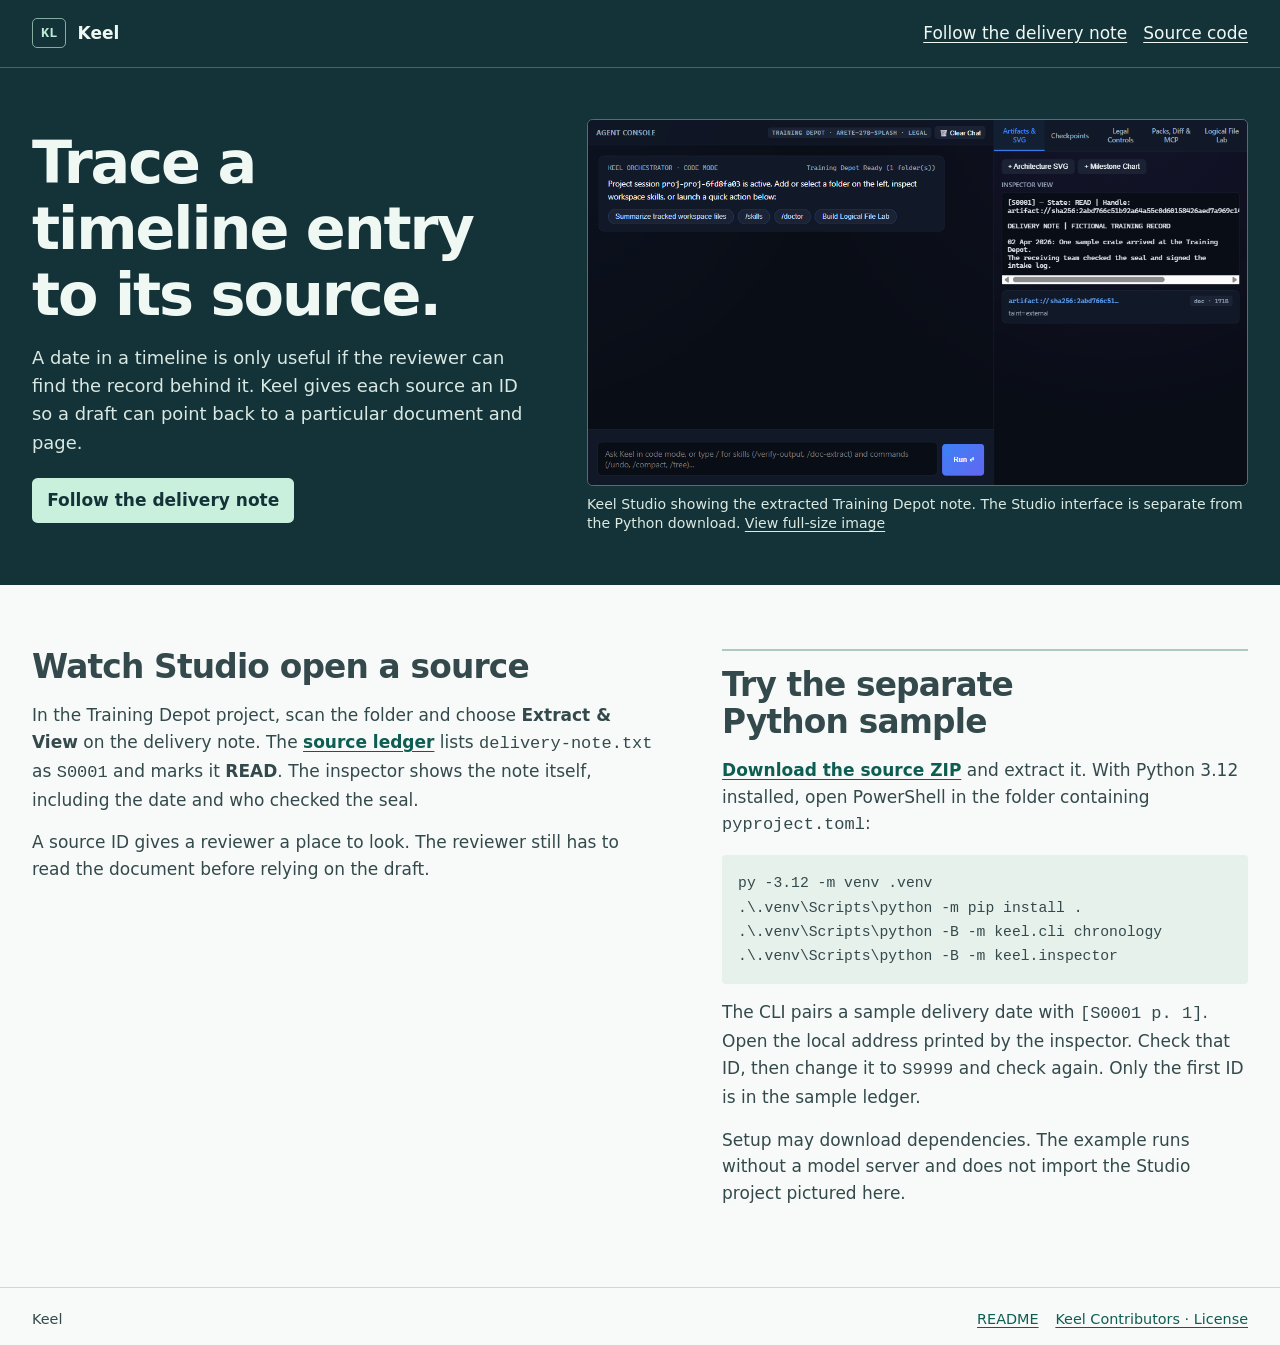
==== index.html @ 82ef9d7f "Keel: follow a delivery note Co-authored-by: Copilot App <223556219+Copilot@users.noreply.github.com" ====
<!DOCTYPE html>

<html lang="en"><head><meta charset="utf-8"/><meta content="width=device-width, initial-scale=1" name="viewport"/><meta content="A date in a timeline is only useful if the reviewer can find the record behind it. Keel gives each source an ID so a draft can point back to a particular document and page." name="description"/><title>Keel · Trace a timeline entry to its source</title><link href="site.css" rel="stylesheet"/></head>
<body><a class="skip" href="#main">Skip to content</a><header><nav aria-label="Main navigation" class="shell"><span class="brand"><span aria-hidden="true" class="mark">KL</span>Keel</span><span class="links"><a class="navwalk" href="#example">Follow the delivery note</a><a href="https://github.com/Methos801/keel-legal-preview/tree/90b7a3d9e774554990eba0e6e47f580ef47133b4">Source code</a></span></nav></header>
<main id="main"><section class="hero"><div class="shell"><div><h1>Trace a timeline entry to its source.</h1><p class="intro">A date in a timeline is only useful if the reviewer can find the record behind it. Keel gives each source an ID so a draft can point back to a particular document and page.</p><a class="button" href="#example">Follow the delivery note</a></div><figure><a aria-label="Open full-size image: Keel Studio with Training Depot active and the extracted text of the delivery note in the artifact inspector." href="keel-studio-source-review.png"><img alt="Keel Studio with Training Depot active and the extracted text of the delivery note in the artifact inspector." src="keel-studio-source-review.png"/></a><figcaption>Keel Studio showing the extracted Training Depot note. The Studio interface is separate from the Python download. <a href="keel-studio-source-review.png">View full-size image</a></figcaption></figure></div></section>
<div class="shell bodygrid"><section id="example"><h2>Watch Studio open a source</h2><p>In the Training Depot project, scan the folder and choose <strong>Extract &amp; View</strong> on the delivery note. The <a href="keel-studio-source-ledger.png">source ledger</a> lists <code>delivery-note.txt</code> as <code>S0001</code> and marks it <strong>READ</strong>. The inspector shows the note itself, including the date and who checked the seal.</p><p>A source ID gives a reviewer a place to look. The reviewer still has to read the document before relying on the draft.</p></section><section><h2>Try the separate Python sample</h2><p><a href="https://github.com/Methos801/keel-legal-preview/archive/90b7a3d9e774554990eba0e6e47f580ef47133b4.zip">Download the source ZIP</a> and extract it. With Python 3.12 installed, open PowerShell in the folder containing <code>pyproject.toml</code>:</p><pre><code>py -3.12 -m venv .venv
.\.venv\Scripts\python -m pip install .
.\.venv\Scripts\python -B -m keel.cli chronology
.\.venv\Scripts\python -B -m keel.inspector</code></pre><p>The CLI pairs a sample delivery date with <code>[S0001 p. 1]</code>. Open the local address printed by the inspector. Check that ID, then change it to <code>S9999</code> and check again. Only the first ID is in the sample ledger.</p><p>Setup may download dependencies. The example runs without a model server and does not import the Studio project pictured here.</p></section></div></main>
<footer><div class="shell"><span>Keel</span><span class="links"><a href="https://github.com/Methos801/keel-legal-preview/blob/90b7a3d9e774554990eba0e6e47f580ef47133b4/README.md">README</a><a href="LICENSE">Keel Contributors · License</a></span></div></footer></body></html>
---- site.css ----
*{box-sizing:border-box}html{scroll-padding-top:1rem}body{margin:0;background:#f7faf8;color:#33494b;font:17px/1.58 "Segoe UI",system-ui,sans-serif}.shell{width:min(71rem,calc(100% - 3rem));margin:auto}header,.hero{background:#143338;color:#eff8f3}header{border-bottom:1px solid #486460}nav,footer .shell{display:flex;align-items:center;justify-content:space-between;gap:1rem;padding-block:1rem}.brand{font-weight:700;display:flex;gap:.7rem;align-items:center}.mark{border:1px solid #83ad9f;color:#bcead5;border-radius:5px;padding:.2rem .5rem;font:600 .85rem/1.6 monospace}nav a,.hero a{color:inherit}a{color:#0e5d52;text-underline-offset:.2em}a:focus-visible,summary:focus-visible,input:focus-visible{outline:3px solid #d68c29;outline-offset:4px}.hero .shell{display:grid;grid-template-columns:1.1fr 1fr;align-items:center;gap:clamp(2rem,5vw,5rem);padding-block:clamp(2.6rem,5vw,5rem)}h1,h2,h3{line-height:1.12;text-wrap:balance}h1{font-size:clamp(2.55rem,4.65vw,4.3rem);letter-spacing:-.035em;margin:0 0 1.1rem}h2{font-size:clamp(1.55rem,3vw,2.4rem);letter-spacing:-.025em;margin:.1rem 0 1.3rem}h3{margin:0;font-size:1.1rem}p{max-width:65ch}.hero p{color:#d9e8e2}.hero .button{display:inline-block;background:#c9efdd;color:#153237;border-radius:.35rem;padding:.58rem .95rem;font-weight:650;text-decoration:none}.sample{background:#f7faf8;color:#153237;padding:clamp(1.3rem,3vw,2.3rem);border-radius:.6rem}.sample h2{font-size:1.45rem}.sample dl{margin:0}.sample dt{font-size:.9rem;color:#48615b;margin-top:1rem}.sample dd{margin:0;padding:.2rem 0 .65rem;border-bottom:1px solid #c9dad2;font-weight:650}.sample small{display:block;margin-top:1rem}.bodygrid{display:grid;grid-template-columns:1.35fr 1fr;gap:clamp(2rem,5vw,5rem);padding-block:3rem}.bodygrid p{margin:.3rem 0 1rem}ol{padding-left:1.4em}li{padding:.2em 0 .5em}pre{background:#e7f1eb;padding:1rem;white-space:pre-wrap;overflow-wrap:anywhere;font: .92rem/1.65 Consolas,monospace}.skip{position:absolute;left:-9999px}.skip:focus{left:1rem;top:1rem;background:white;color:#153237;padding:.4rem}footer{border-top:1px solid #cbdad3;font-size:.9rem}input{width:100%;accent-color:#0e5d52}output{display:block;font-size:1.55rem;font-variant-numeric:tabular-nums;color:#0e5d52;font-weight:700}.sample label{display:block}.links{display:flex;gap:1rem;flex-wrap:wrap}@media(max-width:720px){.hero .shell,.bodygrid{grid-template-columns:1fr;gap:1.5rem}.shell{width:calc(100% - 2rem)}footer .shell{align-items:flex-start;flex-direction:column}.navwalk{display:none}}
.workflow{background:white;border-bottom:1px solid #cbdad3}.workflow .shell{padding-block:3rem}.workflow .shell:has(figure){display:grid;grid-template-columns:1fr 1fr;align-items:center;gap:2.2rem}.workflow h2{font-size:clamp(1.7rem,3vw,2.25rem)}figure{margin:0;min-width:0}figure img{display:block;width:100%;height:auto;border:1px solid #cbdad3;border-radius:.35rem}figcaption{margin-top:.55rem;color:#48615b;font-size:.94rem}@media(max-width:720px){.workflow .shell:has(figure){grid-template-columns:1fr;gap:1rem}.workflow .shell{padding-block:2rem}}

.hero .shell{grid-template-columns:minmax(0,.86fr) minmax(0,1.14fr);gap:clamp(2rem,4.4vw,4.8rem);padding-block:clamp(2rem,4vw,3.8rem)}.hero h1{font-size:clamp(2.45rem,4.6vw,4.05rem);margin-bottom:1rem}.hero .intro{font-size:clamp(1rem,1.4vw,1.18rem);max-width:45ch;margin:0 0 1.3rem}.hero figure figcaption{color:#dceae2;line-height:1.4;font-size:.88rem}.hero figure img{background:#203b3e;border-color:#54706b;max-height:34rem;object-fit:contain}.hero figure>a{display:block}.shell{width:min(76rem,calc(100% - 3rem))}.hero a.button:hover{background:#e2f7eb}.bodygrid{grid-template-columns:1fr .84fr;align-items:start;padding-block:clamp(2.4rem,5vw,4rem)}.bodygrid h2{font-size:clamp(1.5rem,2.6vw,2.05rem);margin:0 0 1rem}.bodygrid section+section{border-top:2px solid #accbbd;padding-top:1rem}.bodygrid section{min-width:0}.bodygrid pre{border-radius:.25rem}.bodygrid ol{margin-bottom:0}.bodygrid li+li{margin-top:.35rem}.bodygrid h3{margin-top:1.3rem;margin-bottom:.4rem}.bodygrid a,.hero .button{font-weight:600}.paper{background:#f5f5e9;color:#283e36;padding:clamp(1.4rem,3vw,2.45rem);border-radius:.2rem;box-shadow:4px 6px 0 #294a47}.paper .file{font:.85rem/1.4 Consolas,monospace;color:#46605a;display:block;border-bottom:1px solid #b8c8b9;padding-bottom:.65rem;margin-bottom:1.2rem}.paper h2{font-size:1.65rem;margin:0 0 .6rem;text-wrap:initial}.hero .paper p{color:#324c43;margin:0 0 1.1rem}.paper pre{background:#e6ebde;padding:.75rem;line-height:1.5;margin:.25rem 0 0}.paper code{font-family:Consolas,monospace}blockquote{margin:.5rem 0 1.2rem;padding:0;font-size:1.08rem;color:#193d36}.prompt{border-top:1px solid #c2d3c9;padding-top:.75rem;margin-top:1rem}.pitch{background:#e6f0e9;padding:1.25rem 1.5rem}.pitch label{display:block;font-weight:650;margin-bottom:.65rem}.pitch .scale{display:flex;justify-content:space-between;font-size:.8rem;color:#445f55}.pitch output{font-size:1.6rem;margin-top:.65rem}.pitch p{font-size:.9rem;margin:.25rem 0 0}.shell a:focus-visible{outline:3px solid #db912f;outline-offset:3px}.links a{padding-block:.25rem}footer .links{gap:1.05rem;align-items:center}.bodygrid code{overflow-wrap:anywhere}.bodygrid details{margin:1.2rem 0 0}.bodygrid summary{cursor:pointer;text-decoration:underline;color:#17594e}.detail-link{display:inline-block;margin-top:.4rem}.bodygrid :target{scroll-margin-top:1rem}.hero a.button{color:#143338}.skip:focus{z-index:2}.hero .paper .example-label{font-family:inherit}.pitch input{min-height:24px}.support{margin-top:1.8rem;max-width:31rem}
@media(max-width:760px){.hero .shell,.bodygrid{grid-template-columns:1fr;gap:1.6rem}.shell{width:calc(100% - 2rem)}.hero .intro{max-width:55ch}.bodygrid{padding-block:2.3rem}.hero figure img{max-height:none}.navwalk{display:none}footer .shell{align-items:start;flex-direction:column}.hero h1{font-size:clamp(2.3rem,8vw,3.4rem)}}

.paper p code{white-space:nowrap}.hero figcaption a{color:inherit}.bodygrid a:hover,footer a:hover{text-decoration-thickness:2px}
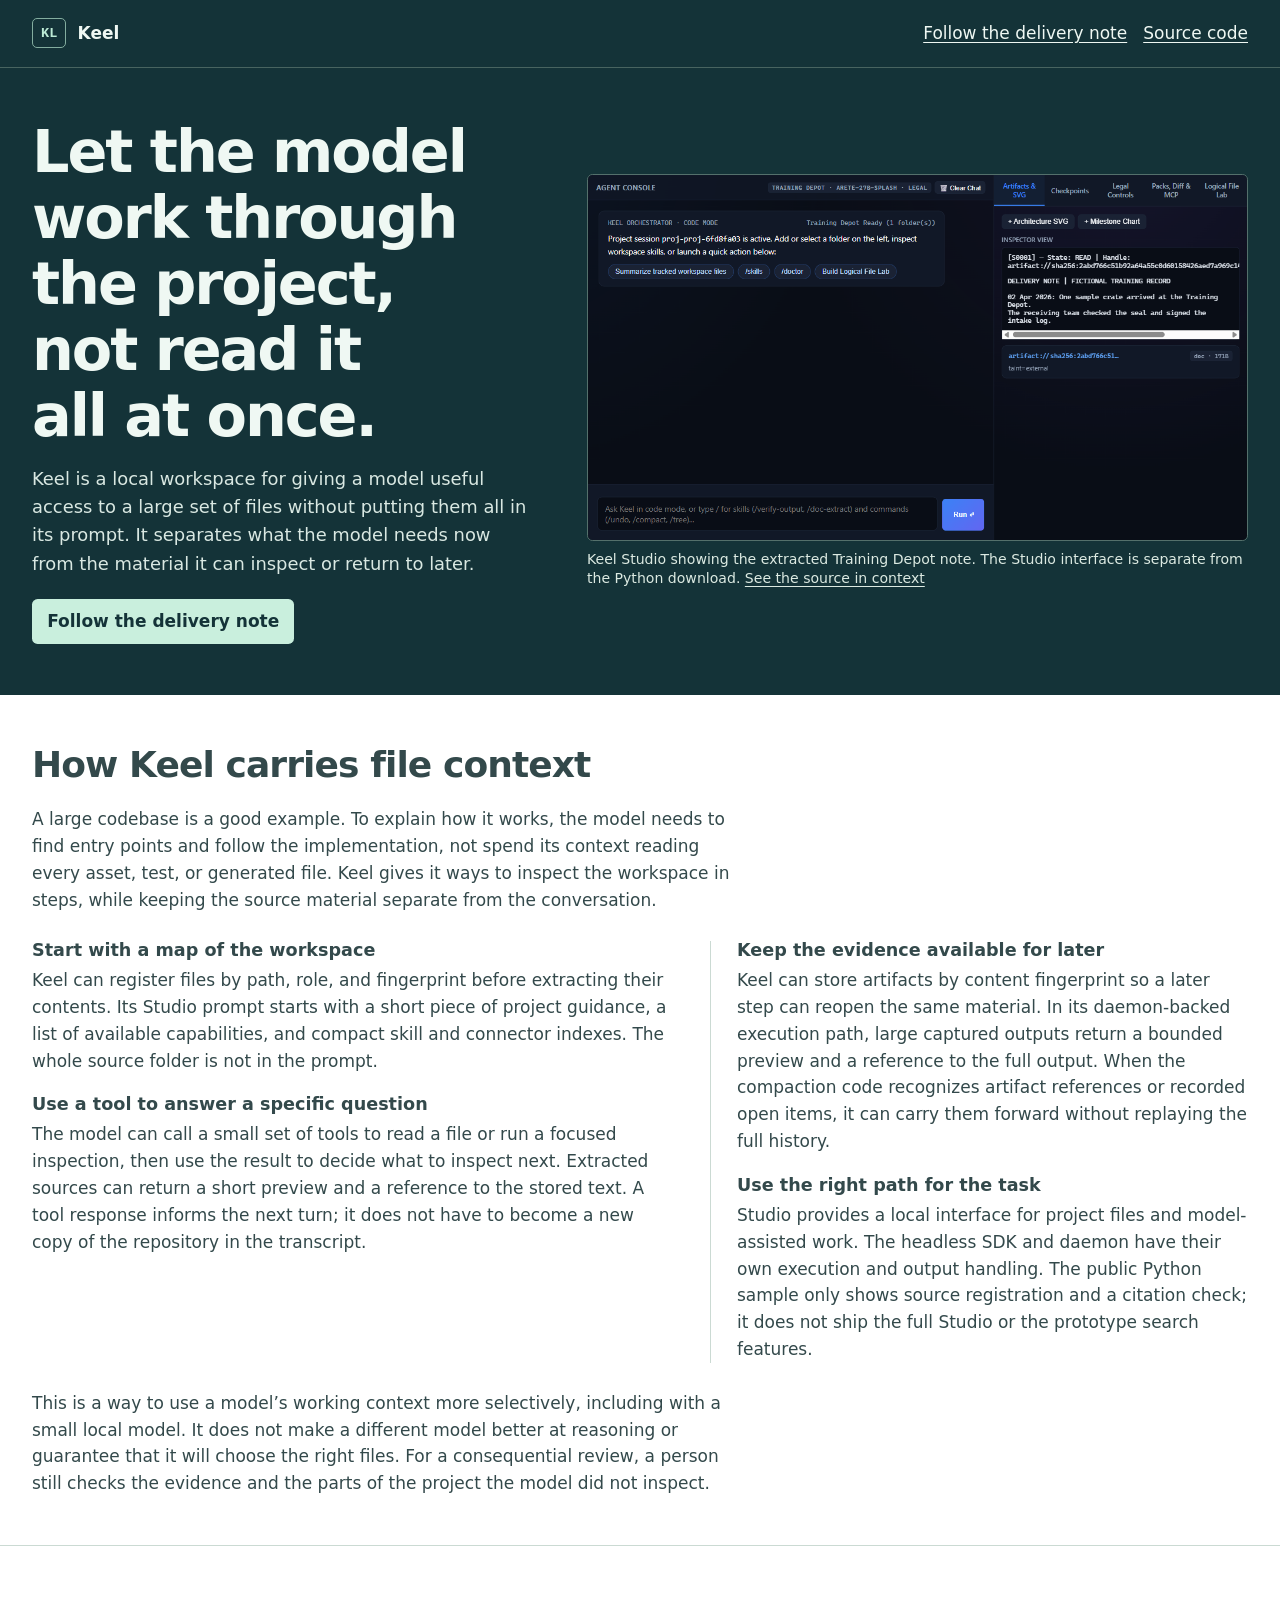
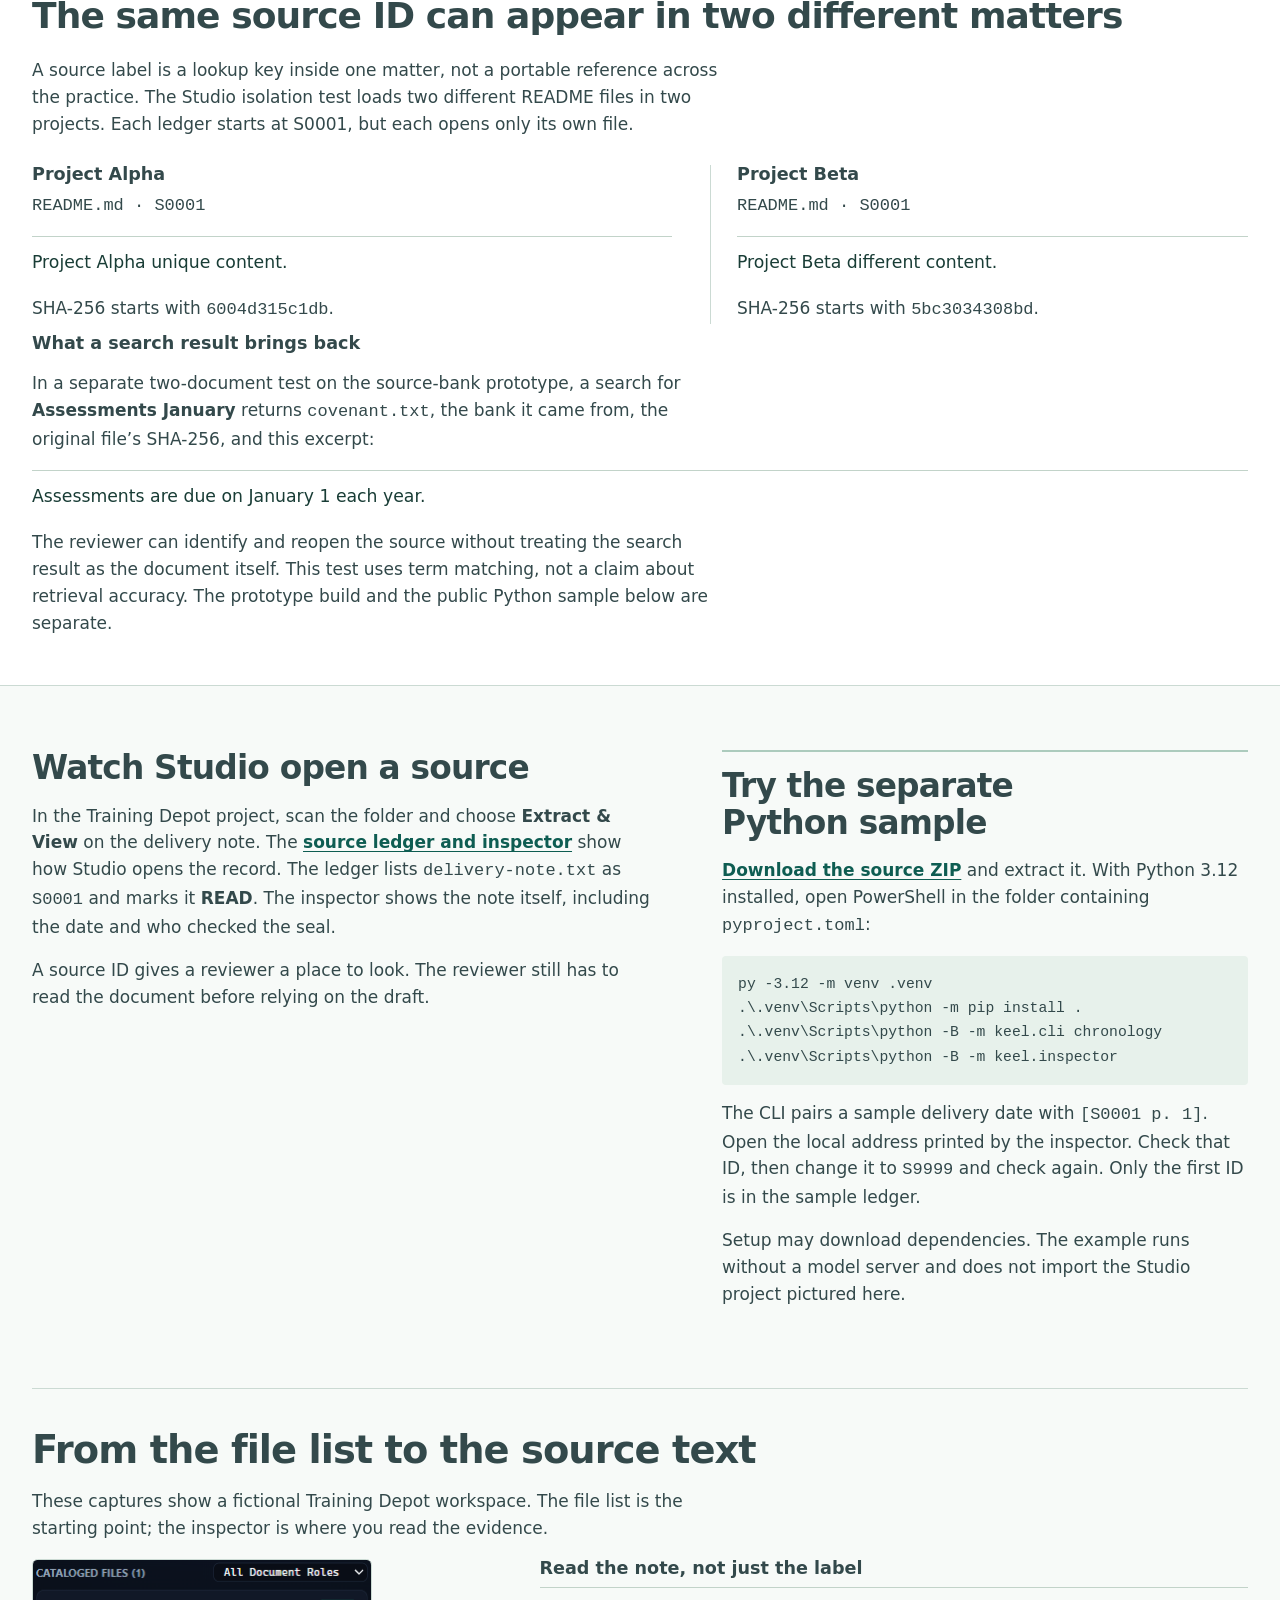
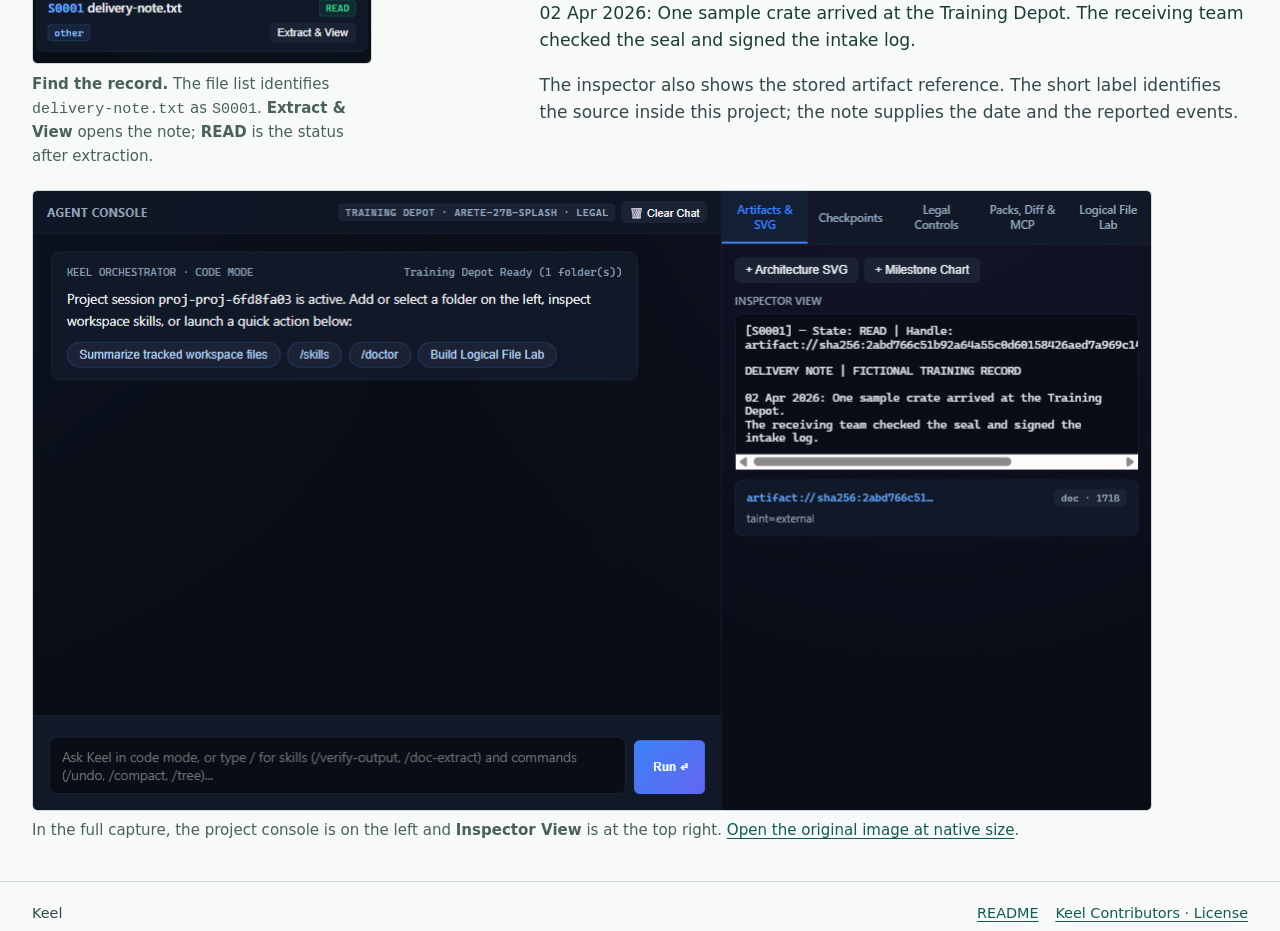
==== commit ee3e32aa: "Publish reviewed portfolio improvements Apply the verified public presentation and QA fixes without " ====
--- a/index.html
+++ b/index.html
@@ -1,10 +1,41 @@
 <!DOCTYPE html>
 
-<html lang="en"><head><meta charset="utf-8"/><meta content="width=device-width, initial-scale=1" name="viewport"/><meta content="A date in a timeline is only useful if the reviewer can find the record behind it. Keel gives each source an ID so a draft can point back to a particular document and page." name="description"/><title>Keel · Trace a timeline entry to its source</title><link href="site.css" rel="stylesheet"/></head>
+<html lang="en"><head><meta charset="utf-8"/><meta content="width=device-width, initial-scale=1" name="viewport"/><meta content="Keel is a local workspace for giving AI models selective, traceable access to large projects. See how file inventory, tool calls, and saved artifacts fit together." name="description"/><title>Keel · File context for large projects</title><link href="site.css" rel="stylesheet"/></head>
 <body><a class="skip" href="#main">Skip to content</a><header><nav aria-label="Main navigation" class="shell"><span class="brand"><span aria-hidden="true" class="mark">KL</span>Keel</span><span class="links"><a class="navwalk" href="#example">Follow the delivery note</a><a href="https://github.com/Methos801/keel-legal-preview/tree/90b7a3d9e774554990eba0e6e47f580ef47133b4">Source code</a></span></nav></header>
-<main id="main"><section class="hero"><div class="shell"><div><h1>Trace a timeline entry to its source.</h1><p class="intro">A date in a timeline is only useful if the reviewer can find the record behind it. Keel gives each source an ID so a draft can point back to a particular document and page.</p><a class="button" href="#example">Follow the delivery note</a></div><figure><a aria-label="Open full-size image: Keel Studio with Training Depot active and the extracted text of the delivery note in the artifact inspector." href="keel-studio-source-review.png"><img alt="Keel Studio with Training Depot active and the extracted text of the delivery note in the artifact inspector." src="keel-studio-source-review.png"/></a><figcaption>Keel Studio showing the extracted Training Depot note. The Studio interface is separate from the Python download. <a href="keel-studio-source-review.png">View full-size image</a></figcaption></figure></div></section>
-<div class="shell bodygrid"><section id="example"><h2>Watch Studio open a source</h2><p>In the Training Depot project, scan the folder and choose <strong>Extract &amp; View</strong> on the delivery note. The <a href="keel-studio-source-ledger.png">source ledger</a> lists <code>delivery-note.txt</code> as <code>S0001</code> and marks it <strong>READ</strong>. The inspector shows the note itself, including the date and who checked the seal.</p><p>A source ID gives a reviewer a place to look. The reviewer still has to read the document before relying on the draft.</p></section><section><h2>Try the separate Python sample</h2><p><a href="https://github.com/Methos801/keel-legal-preview/archive/90b7a3d9e774554990eba0e6e47f580ef47133b4.zip">Download the source ZIP</a> and extract it. With Python 3.12 installed, open PowerShell in the folder containing <code>pyproject.toml</code>:</p><pre><code>py -3.12 -m venv .venv
+<main id="main"><section class="hero"><div class="shell"><div><h1>Let the model work through the project, not read it all at once.</h1><p class="intro">Keel is a local workspace for giving a model useful access to a large set of files without putting them all in its prompt. It separates what the model needs now from the material it can inspect or return to later.</p><a class="button" href="#example">Follow the delivery note</a></div><figure><a aria-label="See how Keel Studio opens the delivery note" href="#studio-source-detail"><img alt="Keel Studio with Training Depot active and the extracted text of the delivery note in the artifact inspector." src="keel-studio-source-review.png"/></a><figcaption>Keel Studio showing the extracted Training Depot note. The Studio interface is separate from the Python download. <a href="#studio-source-detail">See the source in context</a></figcaption></figure></div></section>
+<section class="workflow" id="file-context" aria-labelledby="file-context-title"><div class="shell">
+<h2 id="file-context-title">How Keel carries file context</h2>
+<p>A large codebase is a good example. To explain how it works, the model needs to find entry points and follow the implementation, not spend its context reading every asset, test, or generated file. Keel gives it ways to inspect the workspace in steps, while keeping the source material separate from the conversation.</p>
+<div class="bodygrid">
+<section><h3>Start with a map of the workspace</h3><p>Keel can register files by path, role, and fingerprint before extracting their contents. Its Studio prompt starts with a short piece of project guidance, a list of available capabilities, and compact skill and connector indexes. The whole source folder is not in the prompt.</p>
+<h3>Use a tool to answer a specific question</h3><p>The model can call a small set of tools to read a file or run a focused inspection, then use the result to decide what to inspect next. Extracted sources can return a short preview and a reference to the stored text. A tool response informs the next turn; it does not have to become a new copy of the repository in the transcript.</p></section>
+<section><h3>Keep the evidence available for later</h3><p>Keel can store artifacts by content fingerprint so a later step can reopen the same material. In its daemon-backed execution path, large captured outputs return a bounded preview and a reference to the full output. When the compaction code recognizes artifact references or recorded open items, it can carry them forward without replaying the full history.</p>
+<h3>Use the right path for the task</h3><p>Studio provides a local interface for project files and model-assisted work. The headless SDK and daemon have their own execution and output handling. The public Python sample only shows source registration and a citation check; it does not ship the full Studio or the prototype search features.</p></section>
+</div>
+<p>This is a way to use a model’s working context more selectively, including with a small local model. It does not make a different model better at reasoning or guarantee that it will choose the right files. For a consequential review, a person still checks the evidence and the parts of the project the model did not inspect.</p>
+</div></section>
+<section class="workflow" id="project-isolation" aria-labelledby="project-isolation-title"><div class="shell">
+<h2 id="project-isolation-title">The same source ID can appear in two different matters</h2><p>A source label is a lookup key inside one matter, not a portable reference across the practice. The Studio isolation test loads two different README files in two projects. Each ledger starts at S0001, but each opens only its own file.</p><div class="bodygrid"><section><h3>Project Alpha</h3><p><code>README.md · S0001</code></p><blockquote class="prompt">Project Alpha unique content.</blockquote><p>SHA-256 starts with <code>6004d315c1db</code>.</p></section>
+<section><h3>Project Beta</h3><p><code>README.md · S0001</code></p><blockquote class="prompt">Project Beta different content.</blockquote><p>SHA-256 starts with <code>5bc3034308bd</code>.</p></section></div>
+<h3>What a search result brings back</h3>
+<p>In a separate two-document test on the source-bank prototype, a search for <strong>Assessments January</strong> returns <code>covenant.txt</code>, the bank it came from, the original file’s SHA-256, and this excerpt:</p>
+<blockquote class="prompt">Assessments are due on January 1 each year.</blockquote>
+<p>The reviewer can identify and reopen the source without treating the search result as the document itself. This test uses term matching, not a claim about retrieval accuracy. The prototype build and the public Python sample below are separate.</p></div></section>
+<div class="shell bodygrid"><section id="example"><h2>Watch Studio open a source</h2><p>In the Training Depot project, scan the folder and choose <strong>Extract &amp; View</strong> on the delivery note. The <a href="#studio-source-detail">source ledger and inspector</a> show how Studio opens the record. The ledger lists <code>delivery-note.txt</code> as <code>S0001</code> and marks it <strong>READ</strong>. The inspector shows the note itself, including the date and who checked the seal.</p><p>A source ID gives a reviewer a place to look. The reviewer still has to read the document before relying on the draft.</p></section><section><h2>Try the separate Python sample</h2><p><a href="https://github.com/Methos801/keel-legal-preview/archive/90b7a3d9e774554990eba0e6e47f580ef47133b4.zip">Download the source ZIP</a> and extract it. With Python 3.12 installed, open PowerShell in the folder containing <code>pyproject.toml</code>:</p><pre><code>py -3.12 -m venv .venv
 .\.venv\Scripts\python -m pip install .
 .\.venv\Scripts\python -B -m keel.cli chronology
-.\.venv\Scripts\python -B -m keel.inspector</code></pre><p>The CLI pairs a sample delivery date with <code>[S0001 p. 1]</code>. Open the local address printed by the inspector. Check that ID, then change it to <code>S9999</code> and check again. Only the first ID is in the sample ledger.</p><p>Setup may download dependencies. The example runs without a model server and does not import the Studio project pictured here.</p></section></div></main>
+.\.venv\Scripts\python -B -m keel.inspector</code></pre><p>The CLI pairs a sample delivery date with <code>[S0001 p. 1]</code>. Open the local address printed by the inspector. Check that ID, then change it to <code>S9999</code> and check again. Only the first ID is in the sample ledger.</p><p>Setup may download dependencies. The example runs without a model server and does not import the Studio project pictured here.</p></section></div>
+<section class="shell studio-proof" id="studio-source-detail" aria-labelledby="studio-source-detail-title">
+  <h2 id="studio-source-detail-title">From the file list to the source text</h2>
+  <p>These captures show a fictional Training Depot workspace. The file list is the starting point; the inspector is where you read the evidence.</p>
+  <div class="studio-proof-grid">
+    <figure><img src="keel-studio-source-ledger.png" width="340" height="104" alt="The Keel Studio ledger shows delivery-note.txt as S0001, with READ status and an Extract &amp; View control.">
+    <figcaption><strong>Find the record.</strong> The file list identifies <code>delivery-note.txt</code> as <code>S0001</code>. <strong>Extract &amp; View</strong> opens the note; <strong>READ</strong> is the status after extraction.</figcaption></figure>
+    <div><h3>Read the note, not just the label</h3>
+    <blockquote class="prompt">02 Apr 2026: One sample crate arrived at the Training Depot. The receiving team checked the seal and signed the intake log.</blockquote>
+    <p>The inspector also shows the stored artifact reference. The short label identifies the source inside this project; the note supplies the date and the reported events.</p></div>
+  </div>
+  <figure class="studio-proof-image"><img src="keel-studio-source-review.png" width="1120" height="620" alt="Keel Studio with Training Depot selected. The right-hand Inspector View shows the delivery note text and artifact reference.">
+  <figcaption>In the full capture, the project console is on the left and <strong>Inspector View</strong> is at the top right. <a href="keel-studio-source-review.png">Open the original image at native size</a>.</figcaption></figure>
+</section></main>
 <footer><div class="shell"><span>Keel</span><span class="links"><a href="https://github.com/Methos801/keel-legal-preview/blob/90b7a3d9e774554990eba0e6e47f580ef47133b4/README.md">README</a><a href="LICENSE">Keel Contributors · License</a></span></div></footer></body></html>
--- a/site.css
+++ b/site.css
@@ -5,3 +5,27 @@
 @media(max-width:760px){.hero .shell,.bodygrid{grid-template-columns:1fr;gap:1.6rem}.shell{width:calc(100% - 2rem)}.hero .intro{max-width:55ch}.bodygrid{padding-block:2.3rem}.hero figure img{max-height:none}.navwalk{display:none}footer .shell{align-items:start;flex-direction:column}.hero h1{font-size:clamp(2.3rem,8vw,3.4rem)}}
 
 .paper p code{white-space:nowrap}.hero figcaption a{color:inherit}.bodygrid a:hover,footer a:hover{text-decoration-thickness:2px}
+
+/* Keep the existing grid, but don't stack page-level padding inside a section. */
+.workflow > .shell > .bodygrid { padding-block:.65rem .6rem; gap:clamp(1.35rem,3vw,2.8rem); }
+.workflow > .shell > .bodygrid h3:first-child { margin-top:0; }
+.workflow > .shell > .bodygrid > section > :last-child { margin-bottom:0; }
+.workflow > .shell > :last-child { margin-bottom:0; }
+@media(min-width:761px){
+  .workflow > .shell > .bodygrid > section + section { border-top:0; padding-top:0; border-inline-start:1px solid #cbdad3; padding-inline-start:clamp(1rem,2vw,1.75rem); }
+}
+@media(max-width:760px){
+  .workflow > .shell { padding-block:1.75rem; }
+  .workflow > .shell > .bodygrid > section + section { padding-top:1rem; }
+}
+
+/* Full-width detail view; the ledger inset is a companion, not the destination. */
+.studio-proof { padding-block:clamp(1.5rem,3vw,2.35rem); border-top:1px solid #cbdad3; }
+.studio-proof h2 { margin-bottom:.6rem; }
+.studio-proof-grid { display:grid; grid-template-columns:minmax(0, .8fr) minmax(0, 1.2fr); gap:clamp(1rem,3vw,2.2rem); align-items:start; margin:1rem 0 1.3rem; }
+.studio-proof-grid figure { max-width:340px; }
+.studio-proof-grid p { margin-bottom:0; }
+.studio-proof-grid blockquote { margin:.55rem 0; }
+.studio-proof-image { max-width:1120px; }
+@media(max-width:760px){.studio-proof-grid{grid-template-columns:minmax(0,1fr)}}
+
